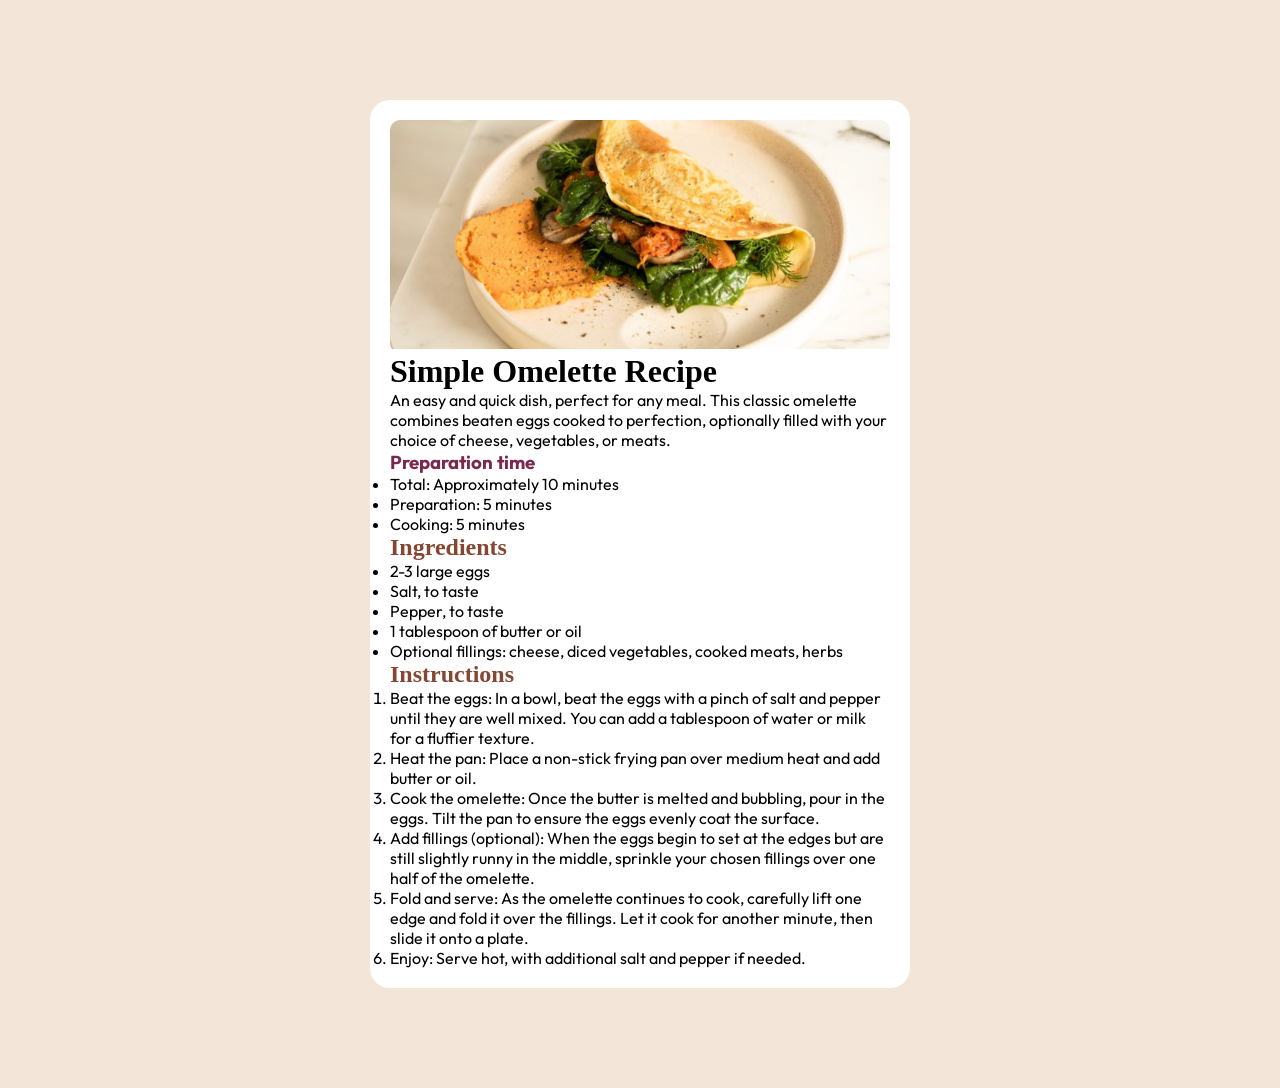
==== recipe.html @ 96d7d13e "complete of omletterecipe" ====
<!DOCTYPE html>
<html lang="en">
<head>
    <meta charset="UTF-8">
    <meta name="viewport" content="width=device-width, initial-scale=1.0">
    <title>Recipe</title>
    <link rel="stylesheet" href="styles/recipe.css" />
</head>
<link rel="preconnect" href="https://fonts.googleapis.com">
<link rel="preconnect" href="https://fonts.gstatic.com" crossorigin>
<link href="https://fonts.googleapis.com/css2?family=Inter:ital,opsz,wght@0,14..32,100..900;1,14..32,100..900&family=Outfit:wght@100..900&display=swap" rel="stylesheet">
<body>

    <div class="card">
        <!-- Image section -->
        <div class="picture">
            <img src="assets/omelete.jpeg">
        </div>

        <!-- Main section -->
         <div class="main">
            <h1>Simple Omelette Recipe</h1>
            <p>An easy and quick dish, perfect for any meal. This classic omelette combines beaten eggs cooked to perfection, optionally filled with your choice of cheese, vegetables, or meats.</p>

            <div>
                <h3>Preparation time</h3>
                <ul>
                    <li>Total: Approximately 10 minutes</li>
                    <li> Preparation: 5 minutes</li>
                    <li> Cooking: 5 minutes</li>
                </ul>
            </div>
         </div>

         <!-- Ingredients' section -->
          <div>
            <h2
            class="heading"
            >Ingredients</h2>
            <ul>
                <li>2-3 large eggs</li>
                <li>Salt, to taste</li>
                <li>Pepper, to taste</li>
                <li>1 tablespoon of butter or oil</li>
                <li>Optional fillings: cheese, diced vegetables, cooked meats, herbs</li>
            </ul>
          </div>

          <!-- Instructions' section -->
           <div>
            <h2
            class="heading"
            >Instructions</h2>
            <ol>
                <li> Beat the eggs: In a bowl, beat the eggs with a pinch of salt and pepper until they are well mixed. You can add a tablespoon of water or milk for a fluffier texture.</li>
                <li>Heat the pan: Place a non-stick frying pan over medium heat and add butter or oil.</li>
                <li>Cook the omelette: Once the butter is melted and bubbling, pour in the eggs. Tilt the pan to ensure the eggs evenly coat the surface.</li>
                <li>Add fillings (optional): When the eggs begin to set at the edges but are still slightly runny in the middle, sprinkle your chosen fillings over one half of the omelette.</li>
                <li> Fold and serve: As the omelette continues to cook, carefully lift one edge and fold it over the fillings. Let it cook for another minute, then slide it onto a plate.</li>
                <li>Enjoy: Serve hot, with additional salt and pepper if needed. </li>
            </ol>
           </div>
           <!-- Nutrition section -->
            <div></div>

    </div>
</body>
</html>
---- styles/recipe.css ----
*{
    margin: 0;
    padding: 0;
    box-sizing: border-box;
}

:root {
--white: hsl(0, 0%, 100%);
--stone-100: hsl(30, 54%, 90%);
--stone-150: hsl(30, 18%, 87%);
--stone-600: hsl(30, 10%, 34%);
--stone-900: hsl(24, 5%, 18%);
--brown-800: hsl(14, 45%, 36%);
--rose-800: hsl(332, 51%, 32%);
--rose-50: hsl(330, 100%, 98%);

    /* Fontweight variables */
    --light: 400;
    --medium: 600;
    --bold: 700;
    --young: "young serif", serif;
    --outfit: "outfit", san-serif;
} 
h1 {
    font-family: var(--young)
} 

img {
    width: 100%;
    object-fit: cover;
}

body {
    padding: 100px;
    background-color: var(--stone-100);
    font-family: var(--outfit);
    font-size: 1rem;
    
}
html{
    font-size: 16px;
}

.card {
width: 50%;
background-color: var(--white);
margin-inline: auto;
padding: 20px;
border-radius: 20px;
}

.picture {
    border-radius: 10px;
    overflow: hidden;


}
.main p {
    font-family: var(--outfit);
}

.main h3 {
    color: var(--rose-800)
}

.heading {
    font-family: var(--young);
    color: var(--brown-800)
}
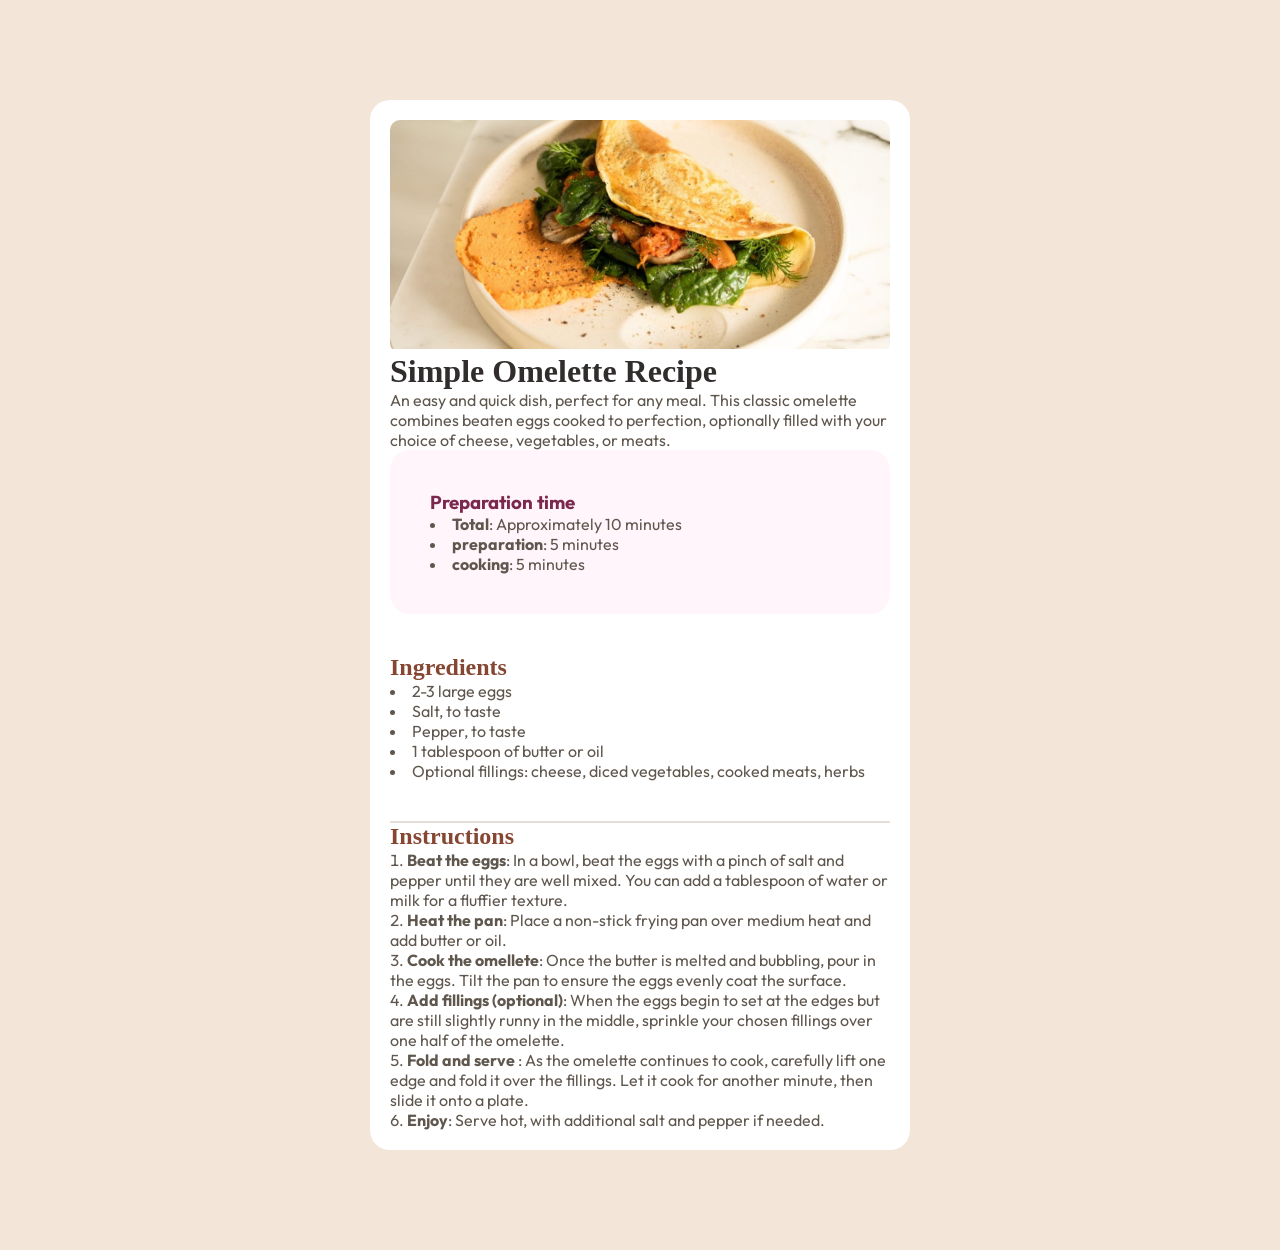
==== commit b9033a5a: "Update recipe menu" ====
--- a/recipe.html
+++ b/recipe.html
@@ -25,18 +25,17 @@
             <div>
                 <h3>Preparation time</h3>
                 <ul>
-                    <li>Total: Approximately 10 minutes</li>
-                    <li> Preparation: 5 minutes</li>
-                    <li> Cooking: 5 minutes</li>
+                    <li><span class="method">Total</span>: Approximately 10 minutes</li>
+                    <li><span class="method">preparation</span>: 5 minutes</li>
+                    <li><span class="method">cooking</span>: 5 minutes</li>
                 </ul>
             </div>
          </div>
 
          <!-- Ingredients' section -->
-          <div>
+          <div class="section">
             <h2
-            class="heading"
-            >Ingredients</h2>
+            class="heading">Ingredients</h2>
             <ul>
                 <li>2-3 large eggs</li>
                 <li>Salt, to taste</li>
@@ -49,15 +48,14 @@
           <!-- Instructions' section -->
            <div>
             <h2
-            class="heading"
-            >Instructions</h2>
+            class="heading">Instructions</h2>
             <ol>
-                <li> Beat the eggs: In a bowl, beat the eggs with a pinch of salt and pepper until they are well mixed. You can add a tablespoon of water or milk for a fluffier texture.</li>
-                <li>Heat the pan: Place a non-stick frying pan over medium heat and add butter or oil.</li>
-                <li>Cook the omelette: Once the butter is melted and bubbling, pour in the eggs. Tilt the pan to ensure the eggs evenly coat the surface.</li>
-                <li>Add fillings (optional): When the eggs begin to set at the edges but are still slightly runny in the middle, sprinkle your chosen fillings over one half of the omelette.</li>
-                <li> Fold and serve: As the omelette continues to cook, carefully lift one edge and fold it over the fillings. Let it cook for another minute, then slide it onto a plate.</li>
-                <li>Enjoy: Serve hot, with additional salt and pepper if needed. </li>
+                <li><span class="method" >Beat the eggs</span>: In a bowl, beat the eggs with a pinch of salt and pepper until they are well mixed. You can add a tablespoon of water or milk for a fluffier texture.</li>
+                <li><span class="method" >Heat the pan</span>: Place a non-stick frying pan over medium heat and add butter or oil.</li>
+                <li><span class="method" >Cook the omellete</span>: Once the butter is melted and bubbling, pour in the eggs. Tilt the pan to ensure the eggs evenly coat the surface.</li>
+                <li><span class="method" >Add fillings (optional)</span>: When the eggs begin to set at the edges but are still slightly runny in the middle, sprinkle your chosen fillings over one half of the omelette.</li>
+                <li><span class="method" >Fold and serve</span> : As the omelette continues to cook, carefully lift one edge and fold it over the fillings. Let it cook for another minute, then slide it onto a plate.</li>
+                <li><span class="method" >Enjoy</span>: Serve hot, with additional salt and pepper if needed. </li>
             </ol>
            </div>
            <!-- Nutrition section -->
--- a/styles/recipe.css
+++ b/styles/recipe.css
@@ -22,7 +22,8 @@
     --outfit: "outfit", san-serif;
 } 
 h1 {
-    font-family: var(--young)
+    font-family: var(--young);
+    color: var(--stone-900);
 } 
 
 img {
@@ -35,6 +36,7 @@
     background-color: var(--stone-100);
     font-family: var(--outfit);
     font-size: 1rem;
+    color: var(--stone-600)
     
 }
 html{
@@ -66,4 +68,24 @@
 .heading {
     font-family: var(--young);
     color: var(--brown-800)
-}+}
+
+.method {
+    /* color: var(--stone-900); */
+    font-weight: var(--bold);
+}
+
+.main div {
+    background-color: var(--rose-50);
+    padding: 40px;
+    border-radius: 20px;
+}
+
+.section {
+    padding-block: 40px;
+    border-bottom: 2px solid var(--stone-150);
+}
+ol,ul {
+    list-style-position: inside;
+}
+
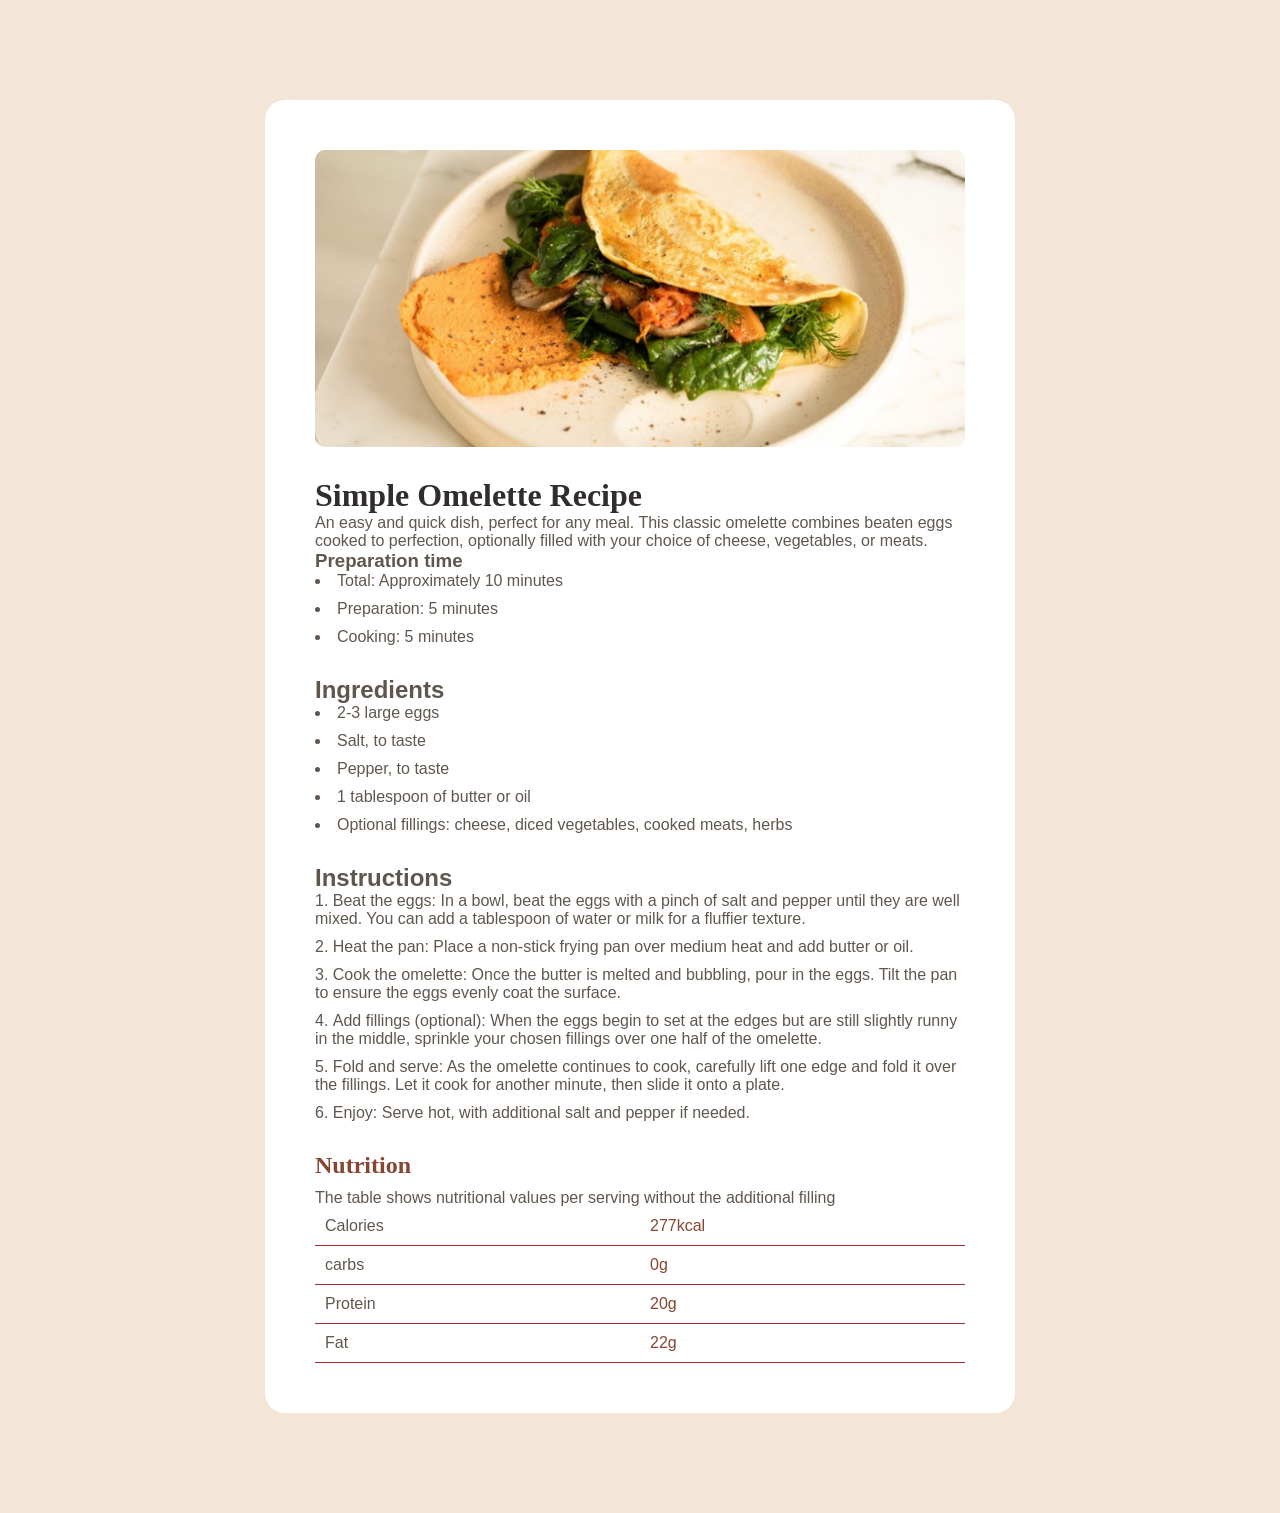
==== commit ef61b976: "start mobile responsiveness" ====
--- a/recipe.html
+++ b/recipe.html
@@ -4,38 +4,34 @@
     <meta charset="UTF-8">
     <meta name="viewport" content="width=device-width, initial-scale=1.0">
     <title>Recipe</title>
-    <link rel="stylesheet" href="styles/recipe.css" />
+      <link rel="stylesheet" href="styles/recipe.css" />
 </head>
-<link rel="preconnect" href="https://fonts.googleapis.com">
-<link rel="preconnect" href="https://fonts.gstatic.com" crossorigin>
-<link href="https://fonts.googleapis.com/css2?family=Inter:ital,opsz,wght@0,14..32,100..900;1,14..32,100..900&family=Outfit:wght@100..900&display=swap" rel="stylesheet">
+
 <body>
-
     <div class="card">
         <!-- Image section -->
         <div class="picture">
-            <img src="assets/omelete.jpeg">
+            <img src="assets/omelete.jpeg" />
         </div>
 
         <!-- Main section -->
-         <div class="main">
+         <div>
             <h1>Simple Omelette Recipe</h1>
             <p>An easy and quick dish, perfect for any meal. This classic omelette combines beaten eggs cooked to perfection, optionally filled with your choice of cheese, vegetables, or meats.</p>
 
             <div>
                 <h3>Preparation time</h3>
                 <ul>
-                    <li><span class="method">Total</span>: Approximately 10 minutes</li>
-                    <li><span class="method">preparation</span>: 5 minutes</li>
-                    <li><span class="method">cooking</span>: 5 minutes</li>
+                    <li>Total: Approximately 10 minutes</li>
+                    <li> Preparation: 5 minutes</li>
+                    <li> Cooking: 5 minutes</li>
                 </ul>
             </div>
          </div>
 
          <!-- Ingredients' section -->
-          <div class="section">
-            <h2
-            class="heading">Ingredients</h2>
+          <div>
+            <h2>Ingredients</h2>
             <ul>
                 <li>2-3 large eggs</li>
                 <li>Salt, to taste</li>
@@ -47,20 +43,46 @@
 
           <!-- Instructions' section -->
            <div>
-            <h2
-            class="heading">Instructions</h2>
+            <h2>Instructions</h2>
             <ol>
-                <li><span class="method" >Beat the eggs</span>: In a bowl, beat the eggs with a pinch of salt and pepper until they are well mixed. You can add a tablespoon of water or milk for a fluffier texture.</li>
-                <li><span class="method" >Heat the pan</span>: Place a non-stick frying pan over medium heat and add butter or oil.</li>
-                <li><span class="method" >Cook the omellete</span>: Once the butter is melted and bubbling, pour in the eggs. Tilt the pan to ensure the eggs evenly coat the surface.</li>
-                <li><span class="method" >Add fillings (optional)</span>: When the eggs begin to set at the edges but are still slightly runny in the middle, sprinkle your chosen fillings over one half of the omelette.</li>
-                <li><span class="method" >Fold and serve</span> : As the omelette continues to cook, carefully lift one edge and fold it over the fillings. Let it cook for another minute, then slide it onto a plate.</li>
-                <li><span class="method" >Enjoy</span>: Serve hot, with additional salt and pepper if needed. </li>
+                <li> Beat the eggs: In a bowl, beat the eggs with a pinch of salt and pepper until they are well mixed. You can add a tablespoon of water or milk for a fluffier texture.</li>
+                <li>Heat the pan: Place a non-stick frying pan over medium heat and add butter or oil.</li>
+                <li>Cook the omelette: Once the butter is melted and bubbling, pour in the eggs. Tilt the pan to ensure the eggs evenly coat the surface.</li>
+                <li>Add fillings (optional): When the eggs begin to set at the edges but are still slightly runny in the middle, sprinkle your chosen fillings over one half of the omelette.</li>
+                <li> Fold and serve: As the omelette continues to cook, carefully lift one edge and fold it over the fillings. Let it cook for another minute, then slide it onto a plate.</li>
+                <li>Enjoy: Serve hot, with additional salt and pepper if needed. </li>
             </ol>
            </div>
-           <!-- Nutrition section -->
-            <div></div>
+<!-- Nutrition section -->
+            <div class="nutrition">
+                <h2 class="subheading">Nutrition</h2>
+                <p>The table shows nutritional values per serving without the additional filling</p>
+                  <table>
+                    <tr>
+                        <td>Calories</td>
+                        <td class="color">277kcal</td>
+                    </tr>
+                    <tr>
+                    <td>carbs</td>
+                    
+                    
+                    <td class="color">0g</td>
+                    </tr>
+                    <tr>
+                        <td>Protein</td>
+                        <td class="color">20g</td>
+                    </tr>
+                    <tr>
+                        <td>Fat</td>
+                        <td class="color">22g</td>
+                    </tr>
+                  </table>
+
+                </div>
 
     </div>
+
+
 </body>
+
 </html>
--- a/styles/recipe.css
+++ b/styles/recipe.css
@@ -1,30 +1,33 @@
-*{
+* {
     margin: 0;
     padding: 0;
     box-sizing: border-box;
 }
 
+html {
+    font-size: 16px;
+}
+
 :root {
---white: hsl(0, 0%, 100%);
---stone-100: hsl(30, 54%, 90%);
---stone-150: hsl(30, 18%, 87%);
---stone-600: hsl(30, 10%, 34%);
---stone-900: hsl(24, 5%, 18%);
---brown-800: hsl(14, 45%, 36%);
---rose-800: hsl(332, 51%, 32%);
---rose-50: hsl(330, 100%, 98%);
+    /* Color variables */
+    --white: hsl(0, 0%, 100%);
+    --stone-100: hsl(30, 54%, 90%);
+    --stone-150: hsl(30, 18%, 87%);
+    --stone-600: hsl(30, 10%, 34%);
+    --stone-900: hsl(24, 5%, 18%);
+    --brown-800: hsl(14, 45%, 36%);
+    --rose-800: hsl(332, 51%, 32%);
+    --rose-50: hsl(330, 100%, 98%);
 
     /* Fontweight variables */
     --light: 400;
     --medium: 600;
     --bold: 700;
-    --young: "young serif", serif;
-    --outfit: "outfit", san-serif;
-} 
-h1 {
-    font-family: var(--young);
-    color: var(--stone-900);
-} 
+
+    /* Fontfamily variables */
+    --young: "Young Serif", serif;
+    --outfit: "Outfit", sans-serif;
+}
 
 img {
     width: 100%;
@@ -37,55 +40,103 @@
     font-family: var(--outfit);
     font-size: 1rem;
     color: var(--stone-600)
-    
-}
-html{
-    font-size: 16px;
 }
 
+h1 {
+    font-family: var(--young);
+    color: var(--stone-900);
+}
+
+ol,
+ul {
+    list-style-position: inside;
+    display: flex;
+    flex-direction: column;
+    gap: 10px;
+}
+
+
 .card {
-width: 50%;
-background-color: var(--white);
-margin-inline: auto;
-padding: 20px;
-border-radius: 20px;
+    width: 750px;
+    background-color: var(--white);
+    margin-inline: auto;
+    padding: 50px;
+    border-radius: 20px;
+    display: flex;
+    flex-direction: column;
+    gap: 30px;
 }
 
 .picture {
+    display: flex;
     border-radius: 10px;
     overflow: hidden;
+}
 
-
-}
-.main p {
-    font-family: var(--outfit);
+.main {
+    display: flex;
+    flex-direction: column;
+    gap: 30px;
 }
 
 .main h3 {
-    color: var(--rose-800)
+    color: var(--rose-800);
+    margin-bottom: 20px;
+}
+
+.main p {
+    line-height: 1.5;
+}
+
+.main div {
+    background-color: var(--rose-50);
+    padding: 30px;
+    border-radius: 20px;
 }
 
 .heading {
     font-family: var(--young);
-    color: var(--brown-800)
+    color: var(--brown-800);
+    margin-bottom: 20px;
 }
 
 .method {
-    /* color: var(--stone-900); */
     font-weight: var(--bold);
 }
 
-.main div {
-    background-color: var(--rose-50);
-    padding: 40px;
-    border-radius: 20px;
+.section {
+    border-bottom: 2px solid var(--stone-150);
+    padding-bottom: 20px;
 }
 
-.section {
-    padding-block: 40px;
-    border-bottom: 2px solid var(--stone-150);
+@media  screen and (max-width: 375px) {
+    body {
+        background-color: red;
+    }
+    
 }
-ol,ul {
-    list-style-position: inside;
+.nutrition td {
+    width: 50%;
+      /* border: 1px solid black; */
+    padding: 10px;
+     
+    
+    
+    
+}
+table {
+    width: 100%;
+    border-collapse: collapse;
 }
 
+.subheading {
+    font-family: var(--young);
+    color: var(--brown-800);
+    margin-bottom: 10px;
+}
+.color {
+   color: var(--brown-800);  
+}
+ .nutrition tr {
+   border-bottom: 1px solid brown;
+}
